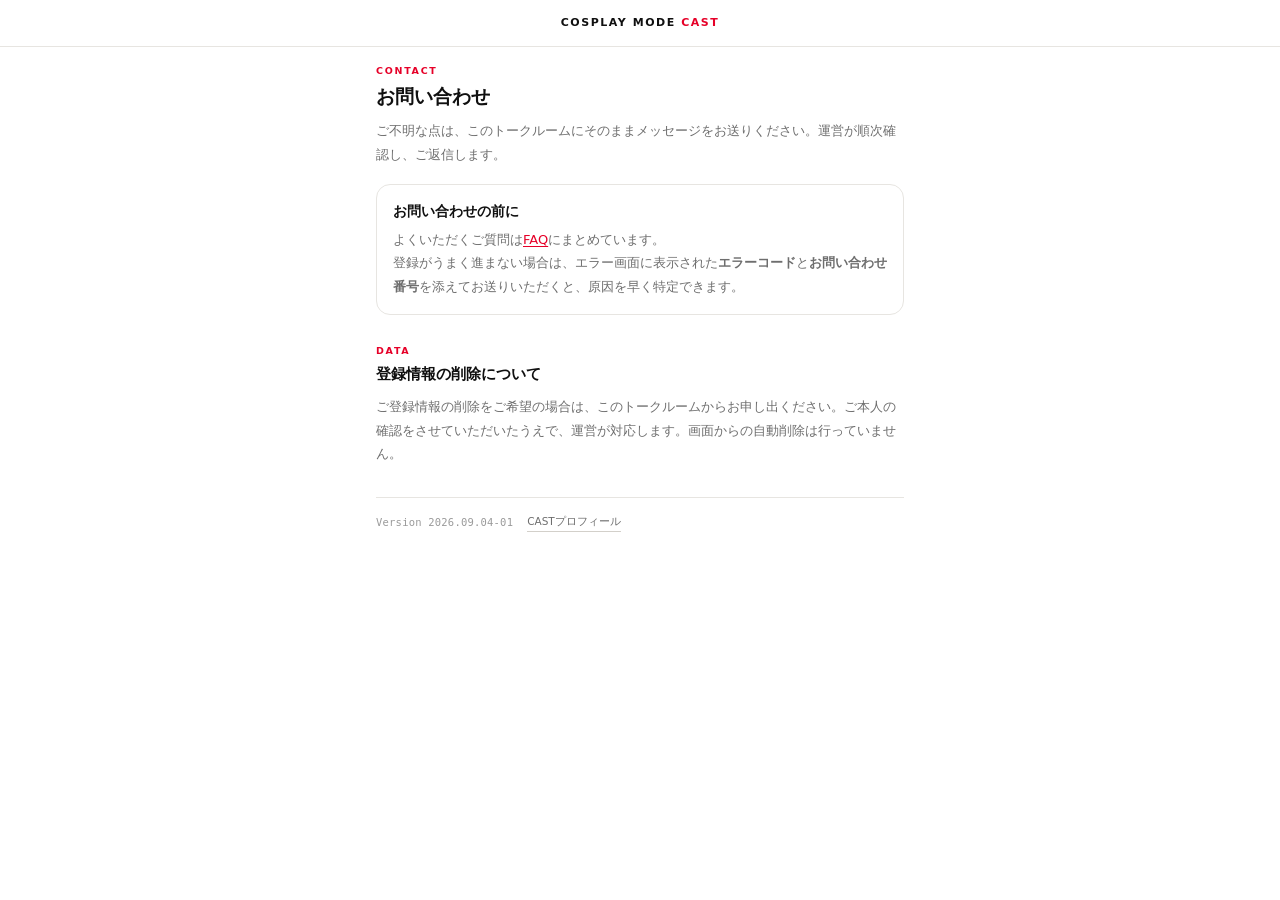
==== contact/index.html @ 508ddaa4 "feat: 募集LPとWeverseに寄せた配色・構成へ全面的に切り替える 参考: cast.cosplaymode.net（ブランドの芯）と weverse.io（画面の作り）。  - ブランド赤を" ====
<!doctype html>
<html lang="ja">
<head>
<meta charset="utf-8">
<meta name="viewport" content="width=device-width, initial-scale=1, viewport-fit=cover">
<meta name="robots" content="noindex, nofollow">
<meta name="theme-color" content="#ffffff" media="(prefers-color-scheme: light)">
<meta name="theme-color" content="#0e0e10" media="(prefers-color-scheme: dark)">
<title>お問い合わせ｜COSPLAY MODE CAST</title>
<link rel="stylesheet" href="../assets/app.css">
</head>
<body>
<header class="topbar"><div class="topbar-inner">
<a class="wordmark" href="../">COSPLAY MODE <em>CAST</em></a>
</div></header>
<div class="wrap">
<main>
<div class="sec sec-lead"><p class="sec-en">CONTACT</p><h2>お問い合わせ</h2></div>
<p class="lead">ご不明な点は、このトークルームにそのままメッセージをお送りください。運営が順次確認し、ご返信します。</p>
<div class="panel">
<h3>お問い合わせの前に</h3>
<p>よくいただくご質問は<a href="../faq/">FAQ</a>にまとめています。<br>
登録がうまく進まない場合は、エラー画面に表示された<strong>エラーコード</strong>と<strong>お問い合わせ番号</strong>を添えてお送りいただくと、原因を早く特定できます。</p>
</div>
<div class="sec"><p class="sec-en">DATA</p><h2>登録情報の削除について</h2></div>
<p class="lead">ご登録情報の削除をご希望の場合は、このトークルームからお申し出ください。ご本人の確認をさせていただいたうえで、運営が対応します。画面からの自動削除は行っていません。</p>
</main>
<footer class="foot">
<span id="version"></span>
<a href="../profile/">CASTプロフィール</a>
</footer>
</div>
<script src="../assets/config.js"></script>
<script src="../assets/app.js"></script>
</body>
</html>
---- assets/app.css ----
/* COSPLAY MODE CAST — LIFF 共通スタイル

   ブランドの芯は募集LP（cast.cosplaymode.net）から
   - 赤 #e60028・黒 #101010・英字大文字の節ラベル・角ばった押しボタン
   画面としての作りは Weverse から
   - 土台は色を持たない。余白で区切る。面だけ丸める。文字の太さで階層を作る

   守ること
   - 赤は「押せるもの」と「必須」にだけ使う。飾りに使わない
   - 黒地の上で赤い文字を使わない。コントラストが 3.4:1 しかなく、
     細い字だと境界が滲んで読みづらい。黒地で赤を出すときは面（座布団）にする
   - 入力欄の文字は 16px を下回らせない。iOS が勝手にズームする

   目次
     1. トークン        8. ボタン
     2. 土台            9. 箱
     3. ブランド表示   10. 明細
     4. 節の見出し     11. 質問と答え
     5. 一覧           12. 空・読み込み中
     6. 進捗           13. フッター
     7. 入力           14. 出現
*/

:root {
  /* 紙 */
  --paper: #ffffff;
  --paper-2: #f5f4f1;   /* LP の地色。答えの面・押下 */
  --paper-3: #efedea;

  /* 墨 */
  --ink: #101010;
  --ink-sub: #6e6e6e;
  --ink-mute: #9a9a9a;

  /* 罫 */
  --line: #e7e5e1;
  --line-strong: #d3d0ca;

  /* ブランド */
  --red: #e60028;
  --red-ink: #ffffff;
  --red-soft: #fdecef;
  --red-line: #f7ccd4;

  /* 状態 */
  --ok: #0d7a4f;
  --ok-soft: #ebf5f0;
  --ok-line: #c3e2d3;
  --err: #c8102e;
  --err-soft: #fdecee;
  --err-line: #f7ccd2;

  /* かたち。押せるものは角ばらせ、面だけ丸める */
  --r-box: 14px;
  --r-hit: 3px;

  --font: "Hiragino Sans", "Hiragino Kaku Gothic ProN", "Noto Sans JP", "Yu Gothic", system-ui, sans-serif;
  --mono: ui-monospace, SFMono-Regular, Menlo, monospace;
}

@media (prefers-color-scheme: dark) {
  :root {
    --paper: #0e0e10;
    --paper-2: #1a1a1d;
    --paper-3: #232327;

    --ink: #f2f2f3;
    --ink-sub: #a8a8ad;
    --ink-mute: #7c7c83;

    --line: #2a2a2e;
    --line-strong: #3d3d43;

    --red: #ff3d5e;
    --red-ink: #1a0206;
    --red-soft: #2b0d13;
    --red-line: #45151f;

    --ok: #4fc48c;
    --ok-soft: #0f2318;
    --ok-line: #204534;
    --err: #ff7a6d;
    --err-soft: #2b1310;
    --err-line: #4d211c;
  }
}

* { box-sizing: border-box; }

html, body {
  margin: 0;
  padding: 0;
  background: var(--paper);
  color: var(--ink);
  font-family: var(--font);
  font-size: 16px;      /* iOS のフォーカス時ズームを防ぐため 16px を下回らせない */
  line-height: 1.75;
  -webkit-text-size-adjust: 100%;
  -webkit-font-smoothing: antialiased;
}

.wrap {
  max-width: 560px;
  margin: 0 auto;
  padding: 16px 16px calc(56px + env(safe-area-inset-bottom));
}

a { color: var(--red); text-underline-offset: 2px; }

.chev {
  flex: none;
  width: 7px;
  height: 7px;
  border-top: 1.4px solid var(--ink-mute);
  border-right: 1.4px solid var(--ink-mute);
  transform: rotate(45deg);
}

[hidden] { display: none !important; }

/* ---- 上部のブランド帯 ---- */

.topbar {
  position: sticky;
  top: 0;
  z-index: 10;
  padding: calc(env(safe-area-inset-top) + 3px) 16px 3px;
  background: var(--paper);
  background: color-mix(in srgb, var(--paper) 88%, transparent);
  backdrop-filter: blur(12px);
  -webkit-backdrop-filter: blur(12px);
  border-bottom: 1px solid var(--line);
}
.topbar-inner {
  max-width: 560px;
  margin: 0 auto;
  min-height: 40px;
  display: flex;
  align-items: center;
  justify-content: center;
}
.wordmark {
  font-size: 11px;
  font-weight: 800;
  letter-spacing: 0.14em;
  color: var(--ink);
  text-decoration: none;
  white-space: nowrap;
}
.wordmark em { font-style: normal; color: var(--red); }

/* ---- 入口の黒カード（LPの黒帯 × Weverseの大きな面） ---- */

/* 入口の黒カード。ここは明暗どちらでも黒のままなので、
   トークンではなく実際の色を直接書く。
   赤は文字に使わず、CAST の座布団としてだけ出す（黒地に赤文字は滲む）。 */
.hero {
  background: #101010;
  /* 暗い配色のときページ地と同化するので、常に薄い縁を持たせる。
     明るい配色では黒に沈んで見えない */
  border: 1px solid #232326;
  border-radius: var(--r-box);
  padding: 24px 20px 22px;
  margin: 0 0 26px;
}
.hero-en {
  font-size: 9.5px;
  font-weight: 800;
  letter-spacing: 0.2em;
  color: #8d8884;
  margin: 0 0 12px;
}
.hero h1 {
  font-size: 25px;
  font-weight: 900;
  line-height: 1.2;
  letter-spacing: 0.02em;
  color: #ffffff;
  margin: 0 0 14px;
}
.hero h1 .l1 { display: block; }
.hero h1 .tag {
  display: inline-block;
  margin-top: 7px;
  padding: 1px 11px 3px;
  border-radius: 2px;
  background: #e60028;   /* 白抜きの座布団。白 on この赤で 4.6:1 */
  color: #ffffff;
}
.hero-sub {
  font-size: 12px;
  line-height: 1.7;
  color: #a9a5a1;
  margin: 0;
}

/* ---- 節の見出し（英字ラベル＋日本語） ---- */

.sec { margin: 28px 0 10px; }
.sec:first-child { margin-top: 0; }
.sec-en {
  font-size: 9.5px;
  font-weight: 800;
  letter-spacing: 0.18em;
  color: var(--red);
  margin: 0 0 3px;
}
.sec h2 {
  font-size: 15px;
  font-weight: 800;
  line-height: 1.5;
  margin: 0;
}
/* ページの題。節ラベルと同じ作りのまま、大きさだけ上げる */
.sec-lead { margin-top: 0; }
.sec-lead h2 { font-size: 19px; line-height: 1.4; }

h1 { font-size: 20px; font-weight: 800; line-height: 1.4; margin: 0 0 8px; }
h2 { font-size: 15px; font-weight: 800; line-height: 1.5; margin: 28px 0 10px; }
h3 { font-size: 14px; font-weight: 800; line-height: 1.5; margin: 0 0 6px; }

.lead {
  color: var(--ink-sub);
  font-size: 13px;
  line-height: 1.8;
  margin: 0 0 18px;
}

/* ---- 一覧 ---- */

.menu {
  list-style: none;
  margin: 0;
  padding: 0;
  background: var(--paper);
  border: 1px solid var(--line);
  border-radius: var(--r-box);
  overflow: hidden;
}
.menu li + li { border-top: 1px solid var(--line); }
.menu a {
  display: flex;
  align-items: center;
  gap: 12px;
  min-height: 46px;
  padding: 8px 14px;
  color: var(--ink);
  text-decoration: none;
}
.menu a:active { background: var(--paper-2); }
.menu .ico { flex: none; width: 20px; height: 20px; color: var(--ink-mute); }
.menu .m-title { flex: 1; font-size: 14px; font-weight: 700; line-height: 1.45; }
.menu .m-desc {
  display: block;
  font-size: 11px;
  font-weight: 400;
  color: var(--ink-mute);
  line-height: 1.45;
}

/* ---- 進捗 ----
   丸に数字・済みはチェック。LPの 01/02/03 より、
   「いまどこか・あと何段か」が一目で分かるのでこちらを採る。 */

.steps {
  display: flex;
  margin: 0 0 26px;
  list-style: none;
  padding: 0;
}
.steps li {
  position: relative;
  flex: 1;
  text-align: center;
  font-size: 11px;
  line-height: 1.5;
  color: var(--ink-mute);
}
/* ひとつ前の段とつなぐ線（自分の中心から左隣の中心まで） */
.steps li::before {
  content: "";
  position: absolute;
  top: 13px;
  left: -50%;
  width: 100%;
  height: 1.5px;
  background: var(--line-strong);
}
.steps li:first-child::before { display: none; }

.steps .no {
  position: relative;
  z-index: 1;
  display: block;
  width: 28px;
  height: 28px;
  margin: 0 auto 6px;
  border-radius: 999px;
  background: var(--paper);
  border: 1.5px solid var(--line-strong);
  color: var(--ink-mute);
  font-size: 12px;
  font-weight: 700;
  line-height: 25px;
}
.steps .t { display: block; }

.steps li.on { color: var(--red); font-weight: 700; }
.steps li.on .no {
  background: var(--red);
  border-color: var(--red);
  color: var(--red-ink);
}
.steps li.done { color: var(--ok); }
.steps li.done .no {
  background: var(--ok);
  border-color: var(--ok);
  font-size: 0;
}
.steps li.done .no::after {
  content: "";
  position: absolute;
  left: 9px;
  top: 6px;
  width: 6px;
  height: 11px;
  border-right: 1.8px solid #fff;
  border-bottom: 1.8px solid #fff;
  transform: rotate(40deg);
}
/* ここまで進んだ段の線は済みの色にする */
.steps li.done::before,
.steps li.on::before { background: var(--ok); }

/* ---- 入力 ---- */

.field { margin: 0 0 18px; }
.field > label,
.field > .label { display: block; font-size: 12.5px; font-weight: 700; margin-bottom: 6px; }

.req, .opt {
  display: inline-block;
  font-size: 9.5px;
  font-weight: 800;
  letter-spacing: 0.06em;
  border-radius: 2px;
  padding: 0 5px;
  margin-left: 6px;
  line-height: 16px;
  vertical-align: 2px;
}
.req { color: var(--red-ink); background: var(--red); }
.opt { color: var(--ink-mute); background: var(--paper-2); font-weight: 400; }

.hint { font-size: 11.5px; line-height: 1.7; color: var(--ink-mute); margin: 5px 0 0; }

input[type="text"], input[type="email"], input[type="date"], input[type="number"],
select, textarea {
  width: 100%;
  font: inherit;
  font-size: 16px;
  line-height: 1.5;
  color: var(--ink);
  background: var(--paper);
  border: 1px solid var(--line-strong);
  border-radius: var(--r-hit);
  padding: 12px 13px;
  appearance: none;
  transition: border-color 0.15s ease, box-shadow 0.15s ease;
}
textarea { min-height: 100px; resize: vertical; }
select {
  padding-right: 38px;
  background-image:
    linear-gradient(45deg, transparent 50%, var(--ink-sub) 50%),
    linear-gradient(135deg, var(--ink-sub) 50%, transparent 50%);
  background-position: right 18px center, right 13px center;
  background-size: 5px 5px, 5px 5px;
  background-repeat: no-repeat;
}
input:focus, select:focus, textarea:focus {
  border-color: var(--red);
  box-shadow: 0 0 0 3px var(--red-soft);
  outline: none;
}
input:focus-visible, select:focus-visible, textarea:focus-visible,
button:focus-visible, a:focus-visible, summary:focus-visible {
  outline: 2px solid var(--red);
  outline-offset: 2px;
}

.suffix { display: flex; align-items: center; gap: 8px; }
.suffix input { flex: 1; }
.suffix span { font-size: 13px; color: var(--ink-sub); flex: none; }

.choices { display: flex; flex-wrap: wrap; gap: 7px; }
.choices label {
  display: inline-flex;
  align-items: center;
  gap: 7px;
  font-size: 13px;
  border: 1px solid var(--line-strong);
  border-radius: var(--r-hit);
  padding: 8px 13px;
  cursor: pointer;
  background: var(--paper);
}
.choices input { accent-color: var(--red); margin: 0; }
.choices label:has(input:checked) {
  border-color: var(--red);
  background: var(--red-soft);
  color: var(--red);
  font-weight: 700;
}

.check {
  display: flex;
  gap: 11px;
  align-items: flex-start;
  font-size: 13px;
  line-height: 1.7;
  background: var(--paper-2);
  border: 1px solid var(--line);
  border-radius: var(--r-hit);
  padding: 13px 14px;
  cursor: pointer;
}
.check input { margin: 5px 0 0; accent-color: var(--red); flex: none; }

.field.bad input, .field.bad select, .field.bad textarea { border-color: var(--err); }
.err-msg { display: none; font-size: 12.5px; line-height: 1.7; color: var(--err); margin: 6px 0 0; }
.field.bad .err-msg { display: block; }

/* ---- ボタン（LP：角ばり＋英字の副題） ---- */

.actions { display: flex; gap: 8px; margin-top: 22px; }
.actions .btn { flex: 1; }

.btn {
  display: inline-flex;
  flex-direction: column;
  align-items: center;
  justify-content: center;
  gap: 2px;
  font: inherit;
  font-size: 14px;
  font-weight: 800;
  letter-spacing: 0.02em;
  min-height: 48px;
  padding: 10px 18px;
  border-radius: var(--r-hit);
  border: 1px solid transparent;
  cursor: pointer;
  text-decoration: none;
  text-align: center;
  transition: opacity 0.12s ease;
}
.btn-sub {
  font-size: 9.5px;
  font-weight: 600;
  letter-spacing: 0.1em;
  opacity: 0.72;
}
.btn-primary { background: var(--red); color: var(--red-ink); }
.btn-secondary { background: var(--paper); color: var(--ink); border-color: var(--line-strong); }
.btn:active { opacity: 0.78; }
.btn:disabled { opacity: 0.45; cursor: default; }

/* ---- 箱 ---- */

.panel {
  background: var(--paper);
  border: 1px solid var(--line);
  border-radius: var(--r-box);
  padding: 16px;
  margin: 0 0 12px;
}
.panel p { margin: 0; font-size: 13px; line-height: 1.8; color: var(--ink-sub); }
.panel .summary { margin: 12px 0 0; }
.panel .actions { margin-top: 16px; }

.notice {
  background: var(--paper-2);
  border-left: 3px solid var(--red);
  border-radius: 0 var(--r-hit) var(--r-hit) 0;
  padding: 12px 14px;
  font-size: 12.5px;
  line-height: 1.8;
  margin: 0 0 14px;
}
.notice.done { border-left-color: var(--ok); background: var(--ok-soft); }

.error-box {
  background: var(--err-soft);
  border-left: 3px solid var(--err);
  border-radius: 0 var(--r-hit) var(--r-hit) 0;
  padding: 13px 14px;
  margin: 0 0 14px;
  font-size: 13px;
  line-height: 1.8;
}
.error-box p { margin: 0 0 8px; }
.error-box .meta { font-family: var(--mono); font-size: 11.5px; color: var(--ink-sub); margin: 0; }

/* ---- 明細 ---- */

.summary { border-top: 1px solid var(--line); margin: 0 0 8px; }
.summary dl { display: grid; grid-template-columns: 8em 1fr; margin: 0; }
.summary dt, .summary dd {
  border-bottom: 1px solid var(--line);
  padding: 11px 0;
  margin: 0;
  font-size: 13px;
  line-height: 1.75;
}
.summary dt { color: var(--ink-mute); font-size: 11.5px; letter-spacing: 0.02em; padding-right: 12px; }
.summary dd { word-break: break-word; font-weight: 500; }
.summary dd:empty::before { content: "未入力"; color: var(--ink-mute); font-weight: 400; }

/* ---- 質問と答え ---- */

.accordion {
  background: var(--paper);
  border: 1px solid var(--line);
  border-radius: var(--r-box);
  overflow: hidden;
  margin: 0 0 12px;
}
.accordion details + details { border-top: 1px solid var(--line); }
.accordion summary {
  display: flex;
  align-items: center;
  gap: 14px;
  padding: 13px 15px;
  font-size: 13.5px;
  font-weight: 700;
  line-height: 1.55;
  cursor: pointer;
  list-style: none;
}
.accordion summary::-webkit-details-marker { display: none; }
.accordion summary:active { background: var(--paper-2); }
.accordion summary .chev {
  margin-left: auto;
  transform: rotate(135deg);
  transition: transform 0.18s ease;
  position: relative;
  top: -2px;
}
.accordion details[open] summary .chev { transform: rotate(-45deg); top: 2px; }
.accordion .acc-body {
  background: var(--paper-2);
  border-top: 1px solid var(--line);
  padding: 13px 15px;
  font-size: 13px;
  line-height: 1.85;
  color: var(--ink-sub);
}
.accordion .acc-body p { margin: 0; }

/* ---- 空・読み込み中 ---- */

.empty {
  text-align: center;
  margin: 0 0 12px;
  padding: 40px 20px;
  color: var(--ink-sub);
  background: var(--paper);
  border: 1px solid var(--line);
  border-radius: var(--r-box);
}
.empty strong { display: block; font-size: 15px; font-weight: 800; color: var(--ink); margin-bottom: 8px; }
.empty p { margin: 0 0 18px; font-size: 13px; line-height: 1.8; }
.empty .btn { width: 100%; }

.loading { padding: 36px 0 60px; color: var(--ink-mute); font-size: 12.5px; text-align: center; }
.skeleton {
  height: 13px;
  border-radius: 2px;
  margin: 0 auto 11px;
  background: linear-gradient(90deg, var(--paper-2) 25%, var(--paper-3) 50%, var(--paper-2) 75%);
  background-size: 300% 100%;
  animation: shimmer 1.4s linear infinite;
}
@keyframes shimmer { from { background-position: 150% 0; } to { background-position: -150% 0; } }

/* ---- フッター ---- */

.foot {
  margin-top: 32px;
  padding-top: 14px;
  border-top: 1px solid var(--line);
  font-size: 10.5px;
  color: var(--ink-mute);
  display: flex;
  flex-wrap: wrap;
  align-items: center;
  gap: 6px 14px;
}
.foot #version { font-family: var(--mono); letter-spacing: 0.02em; }
.foot a { color: var(--ink-sub); text-decoration: none; border-bottom: 1px solid var(--line-strong); }

main, .topbar { animation: rise 0.3s cubic-bezier(0.22, 0.8, 0.3, 1) both; }
@keyframes rise { from { opacity: 0; transform: translateY(5px); } to { opacity: 1; transform: none; } }

@media (prefers-reduced-motion: reduce) { * { animation: none !important; transition: none !important; } }
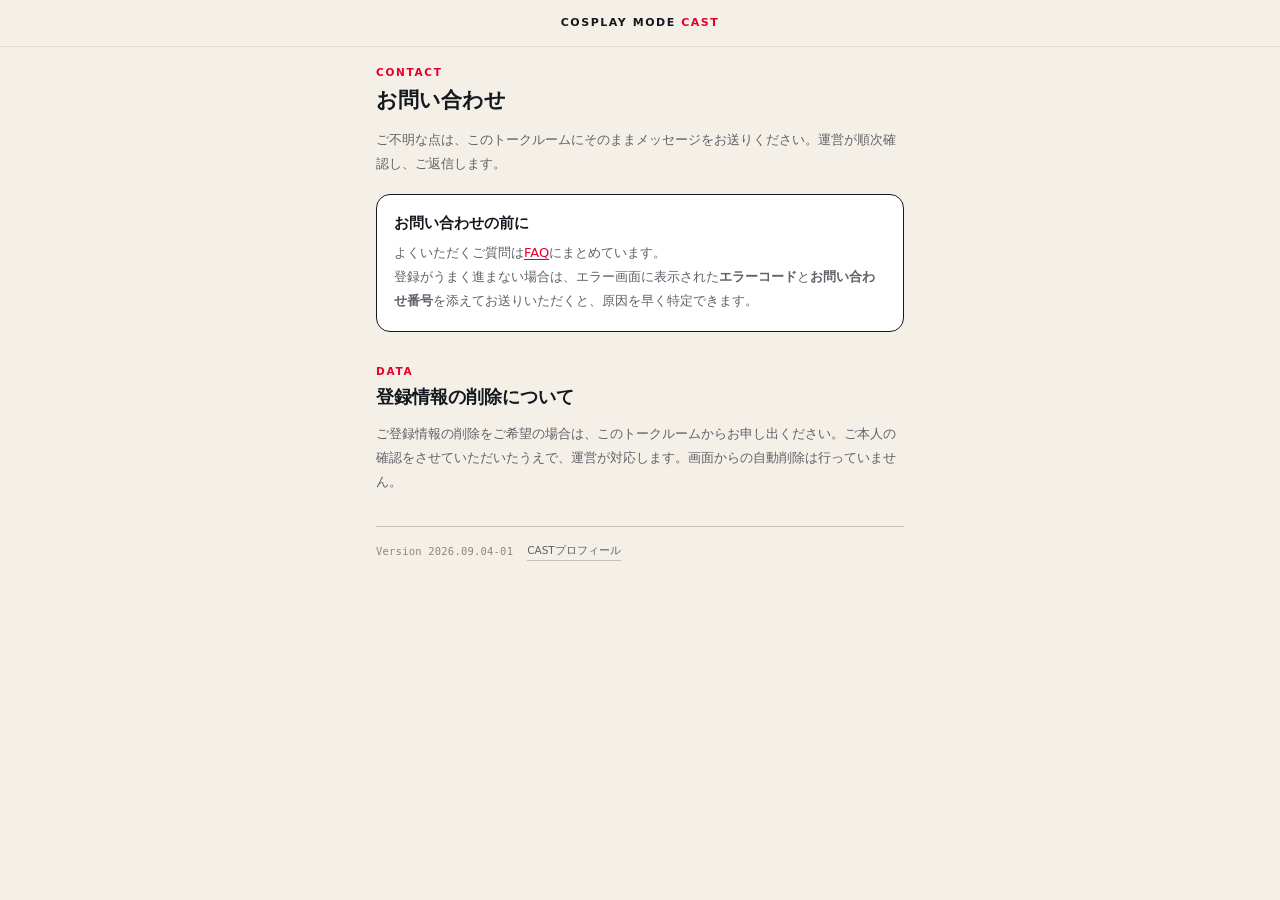
==== commit 6521a44c: "style: 生成りの地・濃紺の面・赤は小さくの構成に組み直す 赤い主ボタンと黒ベタが強すぎたため、色の役割を割り当て直した。  - 地色を生成り #f4f0e7 に。カードは白のまま、黒 1.5px" ====
--- a/contact/index.html
+++ b/contact/index.html
@@ -4,8 +4,8 @@
 <meta charset="utf-8">
 <meta name="viewport" content="width=device-width, initial-scale=1, viewport-fit=cover">
 <meta name="robots" content="noindex, nofollow">
-<meta name="theme-color" content="#ffffff" media="(prefers-color-scheme: light)">
-<meta name="theme-color" content="#0e0e10" media="(prefers-color-scheme: dark)">
+<meta name="theme-color" content="#f4f0e7" media="(prefers-color-scheme: light)">
+<meta name="theme-color" content="#12151b" media="(prefers-color-scheme: dark)">
 <title>お問い合わせ｜COSPLAY MODE CAST</title>
 <link rel="stylesheet" href="../assets/app.css">
 </head>
--- a/assets/app.css
+++ b/assets/app.css
@@ -1,58 +1,58 @@
 /* COSPLAY MODE CAST — LIFF 共通スタイル
 
-   ブランドの芯は募集LP（cast.cosplaymode.net）から
-   - 赤 #e60028・黒 #101010・英字大文字の節ラベル・角ばった押しボタン
-   画面としての作りは Weverse から
-   - 土台は色を持たない。余白で区切る。面だけ丸める。文字の太さで階層を作る
-
-   守ること
-   - 赤は「押せるもの」と「必須」にだけ使う。飾りに使わない
-   - 黒地の上で赤い文字を使わない。コントラストが 3.4:1 しかなく、
-     細い字だと境界が滲んで読みづらい。黒地で赤を出すときは面（座布団）にする
+   組み立ての考えかた
+   - 地は生成り、面は白、押せるものは濃紺。赤は「小さく・少なく」
+   - 赤を押しボタンに使わない。節ラベルと CAST の囲み、必須バッジだけに残す
+     （赤い面が大きいと目が痛くなる。前の版の反省）
+   - 濃紺の上で赤い文字を使わない。コントラストが足りず境界が滲む
+   - カードは黒の縁で締める。影とグラデーションでは区切らない
    - 入力欄の文字は 16px を下回らせない。iOS が勝手にズームする
 
    目次
      1. トークン        8. ボタン
      2. 土台            9. 箱
-     3. ブランド表示   10. 明細
+     3. 入口の名乗り   10. 明細
      4. 節の見出し     11. 質問と答え
      5. 一覧           12. 空・読み込み中
      6. 進捗           13. フッター
      7. 入力           14. 出現
 */
 
+/* ===== 1. トークン ===== */
+
 :root {
   /* 紙 */
-  --paper: #ffffff;
-  --paper-2: #f5f4f1;   /* LP の地色。答えの面・押下 */
-  --paper-3: #efedea;
+  --paper: #f4f0e7;      /* ページ地。生成り */
+  --surface: #ffffff;    /* カード */
+  --surface-2: #f0ebe1;  /* 答えの面・押下 */
+  --field-bg: #ffffff;
 
   /* 墨 */
-  --ink: #101010;
-  --ink-sub: #6e6e6e;
-  --ink-mute: #9a9a9a;
+  --ink: #14181f;        /* 文字・カードの縁・押しボタン */
+  --ink-sub: #5f6068;
+  --ink-mute: #8b887f;
 
   /* 罫 */
-  --line: #e7e5e1;
-  --line-strong: #d3d0ca;
-
-  /* ブランド */
+  --edge: #14181f;       /* カードの外枠。太くはっきり締める */
+  --rule: #e2ddd1;       /* カードの中の仕切り */
+  --rule-strong: #c9c2b2;
+
+  /* ブランド。小さく使う */
   --red: #e60028;
-  --red-ink: #ffffff;
-  --red-soft: #fdecef;
-  --red-line: #f7ccd4;
+  --red-soft: #fbe9ec;
 
   /* 状態 */
-  --ok: #0d7a4f;
-  --ok-soft: #ebf5f0;
-  --ok-line: #c3e2d3;
-  --err: #c8102e;
-  --err-soft: #fdecee;
-  --err-line: #f7ccd2;
-
-  /* かたち。押せるものは角ばらせ、面だけ丸める */
-  --r-box: 14px;
-  --r-hit: 3px;
+  --ok: #0d6b48;
+  --ok-soft: #e9f2ed;
+  --err: #c0122c;
+  --err-soft: #fbeaec;
+
+  /* かたち */
+  --r-box: 14px;   /* カード・一覧 */
+  --r-hit: 9px;    /* ボタン */
+  --r-in: 7px;     /* 入力欄・選択肢 */
+
+  --bw: 1.5px;     /* カードの外枠の太さ */
 
   --font: "Hiragino Sans", "Hiragino Kaku Gothic ProN", "Noto Sans JP", "Yu Gothic", system-ui, sans-serif;
   --mono: ui-monospace, SFMono-Regular, Menlo, monospace;
@@ -60,30 +60,30 @@
 
 @media (prefers-color-scheme: dark) {
   :root {
-    --paper: #0e0e10;
-    --paper-2: #1a1a1d;
-    --paper-3: #232327;
-
-    --ink: #f2f2f3;
-    --ink-sub: #a8a8ad;
-    --ink-mute: #7c7c83;
-
-    --line: #2a2a2e;
-    --line-strong: #3d3d43;
+    --paper: #12151b;
+    --surface: #1a1e26;
+    --surface-2: #222731;
+    --field-bg: #1f242d;
+
+    --ink: #f1eee8;
+    --ink-sub: #a9a79f;
+    --ink-mute: #85837c;
+
+    --edge: #3a4150;
+    --rule: #2b313b;
+    --rule-strong: #434a57;
 
     --red: #ff3d5e;
-    --red-ink: #1a0206;
-    --red-soft: #2b0d13;
-    --red-line: #45151f;
+    --red-soft: #2c1017;
 
     --ok: #4fc48c;
     --ok-soft: #0f2318;
-    --ok-line: #204534;
     --err: #ff7a6d;
     --err-soft: #2b1310;
-    --err-line: #4d211c;
   }
 }
+
+/* ===== 2. 土台 ===== */
 
 * { box-sizing: border-box; }
 
@@ -107,19 +107,20 @@
 
 a { color: var(--red); text-underline-offset: 2px; }
 
+/* 山括弧。一覧・アコーディオン・ボタンで使い回す */
 .chev {
   flex: none;
-  width: 7px;
-  height: 7px;
-  border-top: 1.4px solid var(--ink-mute);
-  border-right: 1.4px solid var(--ink-mute);
+  width: 8px;
+  height: 8px;
+  border-top: 1.6px solid currentColor;
+  border-right: 1.6px solid currentColor;
   transform: rotate(45deg);
+  color: var(--ink-mute);
 }
 
 [hidden] { display: none !important; }
 
-/* ---- 上部のブランド帯 ---- */
-
+/* 上部のブランド帯（入口以外） */
 .topbar {
   position: sticky;
   top: 0;
@@ -129,7 +130,7 @@
   background: color-mix(in srgb, var(--paper) 88%, transparent);
   backdrop-filter: blur(12px);
   -webkit-backdrop-filter: blur(12px);
-  border-bottom: 1px solid var(--line);
+  border-bottom: 1px solid var(--rule);
 }
 .topbar-inner {
   max-width: 560px;
@@ -149,119 +150,142 @@
 }
 .wordmark em { font-style: normal; color: var(--red); }
 
-/* ---- 入口の黒カード（LPの黒帯 × Weverseの大きな面） ---- */
-
-/* 入口の黒カード。ここは明暗どちらでも黒のままなので、
-   トークンではなく実際の色を直接書く。
-   赤は文字に使わず、CAST の座布団としてだけ出す（黒地に赤文字は滲む）。 */
+/* ===== 3. 入口の名乗り ===== */
+
+/* 濃紺の面。明暗どちらでも濃紺のままなので、ここだけ実際の色を直接書く。
+   点の格子とうっすらした赤い光で、のっぺりさせない。 */
 .hero {
-  background: #101010;
-  /* 暗い配色のときページ地と同化するので、常に薄い縁を持たせる。
-     明るい配色では黒に沈んで見えない */
-  border: 1px solid #232326;
+  position: relative;
+  overflow: hidden;
   border-radius: var(--r-box);
-  padding: 24px 20px 22px;
-  margin: 0 0 26px;
-}
+  padding: 26px 20px 24px;
+  margin: 0 0 30px;
+  background:
+    radial-gradient(circle at 82% 22%, rgba(230, 0, 40, 0.22), transparent 58%),
+    radial-gradient(circle, rgba(255, 255, 255, 0.085) 1px, transparent 1.3px) 0 0 / 22px 22px,
+    linear-gradient(158deg, #17212f 0%, #101825 62%, #0d131d 100%);
+}
+
 .hero-en {
-  font-size: 9.5px;
-  font-weight: 800;
-  letter-spacing: 0.2em;
-  color: #8d8884;
+  font-size: 10px;
+  font-weight: 700;
+  letter-spacing: 0.22em;
+  color: #cfd3da;
   margin: 0 0 12px;
 }
+
 .hero h1 {
-  font-size: 25px;
+  margin: 0 0 16px;
+  font-size: 26px;
   font-weight: 900;
-  line-height: 1.2;
-  letter-spacing: 0.02em;
+  line-height: 1.16;
+  letter-spacing: 0.01em;
   color: #ffffff;
-  margin: 0 0 14px;
 }
 .hero h1 .l1 { display: block; }
+/* CAST は赤の囲みに白文字。赤を線にとどめ、文字は白のまま読ませる */
 .hero h1 .tag {
   display: inline-block;
-  margin-top: 7px;
-  padding: 1px 11px 3px;
-  border-radius: 2px;
-  background: #e60028;   /* 白抜きの座布団。白 on この赤で 4.6:1 */
+  margin-top: 10px;
+  padding: 3px 15px 5px;
+  font-size: 23px;
+  letter-spacing: 0.06em;
+  border: 1.5px solid #e60028;
+  border-radius: 7px;
   color: #ffffff;
 }
+
 .hero-sub {
-  font-size: 12px;
+  font-size: 12.5px;
   line-height: 1.7;
-  color: #a9a5a1;
+  color: #b9bec6;
   margin: 0;
 }
 
-/* ---- 節の見出し（英字ラベル＋日本語） ---- */
-
-.sec { margin: 28px 0 10px; }
-.sec:first-child { margin-top: 0; }
+/* ===== 4. 節の見出し ===== */
+
+.sec { margin: 30px 0 12px; }
 .sec-en {
-  font-size: 9.5px;
+  font-size: 10.5px;
   font-weight: 800;
-  letter-spacing: 0.18em;
+  letter-spacing: 0.16em;
   color: var(--red);
-  margin: 0 0 3px;
+  margin: 0 0 4px;
 }
 .sec h2 {
-  font-size: 15px;
+  font-size: 18px;
   font-weight: 800;
-  line-height: 1.5;
+  line-height: 1.45;
   margin: 0;
 }
-/* ページの題。節ラベルと同じ作りのまま、大きさだけ上げる */
+/* ページの題。節ラベルと同じ作りのまま大きさだけ上げる */
 .sec-lead { margin-top: 0; }
-.sec-lead h2 { font-size: 19px; line-height: 1.4; }
-
-h1 { font-size: 20px; font-weight: 800; line-height: 1.4; margin: 0 0 8px; }
-h2 { font-size: 15px; font-weight: 800; line-height: 1.5; margin: 28px 0 10px; }
-h3 { font-size: 14px; font-weight: 800; line-height: 1.5; margin: 0 0 6px; }
+.sec-lead h2 { font-size: 21px; }
+
+h1 { font-size: 21px; font-weight: 800; line-height: 1.4; margin: 0 0 8px; }
+h2 { font-size: 16px; font-weight: 800; line-height: 1.5; margin: 26px 0 10px; }
+h3 { font-size: 14.5px; font-weight: 800; line-height: 1.5; margin: 0 0 6px; }
 
 .lead {
   color: var(--ink-sub);
   font-size: 13px;
-  line-height: 1.8;
+  line-height: 1.85;
   margin: 0 0 18px;
 }
 
-/* ---- 一覧 ---- */
+/* 状態の札 */
+.pill {
+  display: inline-block;
+  flex: none;
+  font-size: 11px;
+  font-weight: 700;
+  line-height: 1.9;
+  padding: 0 12px;
+  border-radius: 999px;
+  border: 1px solid var(--rule-strong);
+  color: var(--ink-sub);
+  background: var(--surface);
+  white-space: nowrap;
+}
+.pill.on { border-color: var(--ok); color: var(--ok); background: var(--ok-soft); }
+.pill.wait { border-color: var(--red); color: var(--red); background: var(--red-soft); }
+
+/* ===== 5. 一覧 ===== */
 
 .menu {
   list-style: none;
   margin: 0;
   padding: 0;
-  background: var(--paper);
-  border: 1px solid var(--line);
+  background: var(--surface);
+  border: var(--bw) solid var(--edge);
   border-radius: var(--r-box);
   overflow: hidden;
 }
-.menu li + li { border-top: 1px solid var(--line); }
+.menu li + li { border-top: 1px solid var(--rule); }
 .menu a {
   display: flex;
   align-items: center;
-  gap: 12px;
-  min-height: 46px;
-  padding: 8px 14px;
+  gap: 14px;
+  min-height: 50px;
+  padding: 9px 15px;
   color: var(--ink);
   text-decoration: none;
 }
-.menu a:active { background: var(--paper-2); }
-.menu .ico { flex: none; width: 20px; height: 20px; color: var(--ink-mute); }
-.menu .m-title { flex: 1; font-size: 14px; font-weight: 700; line-height: 1.45; }
+.menu a:active { background: var(--surface-2); }
+.menu .ico { flex: none; width: 22px; height: 22px; color: var(--ink); }
+.menu .m-title { flex: 1; font-size: 14.5px; font-weight: 700; line-height: 1.45; }
 .menu .m-desc {
   display: block;
-  font-size: 11px;
+  font-size: 11.5px;
   font-weight: 400;
   color: var(--ink-mute);
-  line-height: 1.45;
-}
-
-/* ---- 進捗 ----
-   丸に数字・済みはチェック。LPの 01/02/03 より、
-   「いまどこか・あと何段か」が一目で分かるのでこちらを採る。 */
-
+  line-height: 1.5;
+}
+.menu .chev { width: 9px; height: 9px; color: var(--ink-sub); }
+
+/* ===== 6. 進捗 ===== */
+
+/* 丸に数字・済みはチェック。いまどこか・あと何段かが一目で分かる形を採る */
 .steps {
   display: flex;
   margin: 0 0 26px;
@@ -284,7 +308,7 @@
   left: -50%;
   width: 100%;
   height: 1.5px;
-  background: var(--line-strong);
+  background: var(--rule-strong);
 }
 .steps li:first-child::before { display: none; }
 
@@ -297,7 +321,7 @@
   margin: 0 auto 6px;
   border-radius: 999px;
   background: var(--paper);
-  border: 1.5px solid var(--line-strong);
+  border: 1.5px solid var(--rule-strong);
   color: var(--ink-mute);
   font-size: 12px;
   font-weight: 700;
@@ -305,18 +329,14 @@
 }
 .steps .t { display: block; }
 
-.steps li.on { color: var(--red); font-weight: 700; }
+.steps li.on { color: var(--ink); font-weight: 700; }
 .steps li.on .no {
-  background: var(--red);
-  border-color: var(--red);
-  color: var(--red-ink);
+  background: var(--ink);
+  border-color: var(--ink);
+  color: var(--surface);
 }
 .steps li.done { color: var(--ok); }
-.steps li.done .no {
-  background: var(--ok);
-  border-color: var(--ok);
-  font-size: 0;
-}
+.steps li.done .no { background: var(--ok); border-color: var(--ok); font-size: 0; }
 .steps li.done .no::after {
   content: "";
   position: absolute;
@@ -328,29 +348,28 @@
   border-bottom: 1.8px solid #fff;
   transform: rotate(40deg);
 }
-/* ここまで進んだ段の線は済みの色にする */
 .steps li.done::before,
 .steps li.on::before { background: var(--ok); }
 
-/* ---- 入力 ---- */
+/* ===== 7. 入力 ===== */
 
 .field { margin: 0 0 18px; }
 .field > label,
-.field > .label { display: block; font-size: 12.5px; font-weight: 700; margin-bottom: 6px; }
+.field > .label { display: block; font-size: 13px; font-weight: 700; margin-bottom: 7px; }
 
 .req, .opt {
   display: inline-block;
-  font-size: 9.5px;
+  font-size: 10px;
   font-weight: 800;
   letter-spacing: 0.06em;
-  border-radius: 2px;
-  padding: 0 5px;
+  border-radius: 3px;
+  padding: 0 6px;
   margin-left: 6px;
-  line-height: 16px;
+  line-height: 17px;
   vertical-align: 2px;
 }
-.req { color: var(--red-ink); background: var(--red); }
-.opt { color: var(--ink-mute); background: var(--paper-2); font-weight: 400; }
+.req { color: #ffffff; background: var(--red); }
+.opt { color: var(--ink-mute); background: var(--surface-2); font-weight: 400; }
 
 .hint { font-size: 11.5px; line-height: 1.7; color: var(--ink-mute); margin: 5px 0 0; }
 
@@ -361,9 +380,9 @@
   font-size: 16px;
   line-height: 1.5;
   color: var(--ink);
-  background: var(--paper);
-  border: 1px solid var(--line-strong);
-  border-radius: var(--r-hit);
+  background: var(--field-bg);
+  border: 1px solid var(--rule-strong);
+  border-radius: var(--r-in);
   padding: 12px 13px;
   appearance: none;
   transition: border-color 0.15s ease, box-shadow 0.15s ease;
@@ -379,13 +398,13 @@
   background-repeat: no-repeat;
 }
 input:focus, select:focus, textarea:focus {
-  border-color: var(--red);
-  box-shadow: 0 0 0 3px var(--red-soft);
+  border-color: var(--ink);
+  box-shadow: 0 0 0 3px var(--surface-2);
   outline: none;
 }
 input:focus-visible, select:focus-visible, textarea:focus-visible,
 button:focus-visible, a:focus-visible, summary:focus-visible {
-  outline: 2px solid var(--red);
+  outline: 2px solid var(--ink);
   outline-offset: 2px;
 }
 
@@ -399,19 +418,21 @@
   align-items: center;
   gap: 7px;
   font-size: 13px;
-  border: 1px solid var(--line-strong);
-  border-radius: var(--r-hit);
+  border: 1px solid var(--rule-strong);
+  border-radius: var(--r-in);
   padding: 8px 13px;
   cursor: pointer;
-  background: var(--paper);
-}
-.choices input { accent-color: var(--red); margin: 0; }
+  background: var(--surface);
+}
+.choices input { accent-color: var(--ink); margin: 0; }
 .choices label:has(input:checked) {
-  border-color: var(--red);
-  background: var(--red-soft);
-  color: var(--red);
+  border-color: var(--ink);
+  background: var(--ink);
+  color: var(--surface);
   font-weight: 700;
 }
+/* 濃紺の上では四角も反転させる。同色だと枠が消える */
+.choices label:has(input:checked) input { accent-color: var(--surface); }
 
 .check {
   display: flex;
@@ -419,95 +440,115 @@
   align-items: flex-start;
   font-size: 13px;
   line-height: 1.7;
-  background: var(--paper-2);
-  border: 1px solid var(--line);
-  border-radius: var(--r-hit);
+  background: var(--surface);
+  border: 1px solid var(--rule-strong);
+  border-radius: var(--r-in);
   padding: 13px 14px;
   cursor: pointer;
 }
-.check input { margin: 5px 0 0; accent-color: var(--red); flex: none; }
+.check input { margin: 5px 0 0; accent-color: var(--ink); flex: none; }
+.check:has(input:checked) { border-color: var(--ink); }
 
 .field.bad input, .field.bad select, .field.bad textarea { border-color: var(--err); }
 .err-msg { display: none; font-size: 12.5px; line-height: 1.7; color: var(--err); margin: 6px 0 0; }
 .field.bad .err-msg { display: block; }
 
-/* ---- ボタン（LP：角ばり＋英字の副題） ---- */
-
-.actions { display: flex; gap: 8px; margin-top: 22px; }
+/* ===== 8. ボタン ===== */
+
+/* 押せるものは濃紺。赤は使わない */
+.actions { display: flex; gap: 8px; margin-top: 20px; }
 .actions .btn { flex: 1; }
 
 .btn {
+  position: relative;
   display: inline-flex;
-  flex-direction: column;
   align-items: center;
   justify-content: center;
-  gap: 2px;
   font: inherit;
-  font-size: 14px;
+  font-size: 15px;
   font-weight: 800;
-  letter-spacing: 0.02em;
-  min-height: 48px;
-  padding: 10px 18px;
+  letter-spacing: 0.01em;
+  min-height: 52px;
+  padding: 12px 34px;
   border-radius: var(--r-hit);
-  border: 1px solid transparent;
+  border: 1.5px solid transparent;
   cursor: pointer;
   text-decoration: none;
   text-align: center;
   transition: opacity 0.12s ease;
 }
-.btn-sub {
-  font-size: 9.5px;
-  font-weight: 600;
-  letter-spacing: 0.1em;
-  opacity: 0.72;
-}
-.btn-primary { background: var(--red); color: var(--red-ink); }
-.btn-secondary { background: var(--paper); color: var(--ink); border-color: var(--line-strong); }
+.btn .chev {
+  position: absolute;
+  right: 16px;
+  color: currentColor;
+  opacity: 0.75;
+}
+.btn-primary { background: var(--ink); color: var(--surface); }
+.btn-secondary { background: var(--surface); color: var(--ink); border-color: var(--ink); }
 .btn:active { opacity: 0.78; }
 .btn:disabled { opacity: 0.45; cursor: default; }
 
-/* ---- 箱 ---- */
+/* ボタンの下に置く一言。ボタンの中に詰め込まない */
+.btn-note {
+  text-align: center;
+  font-size: 11.5px;
+  line-height: 1.7;
+  color: var(--ink-mute);
+  margin: 9px 0 0;
+}
+
+/* ===== 9. 箱 ===== */
 
 .panel {
-  background: var(--paper);
-  border: 1px solid var(--line);
+  background: var(--surface);
+  border: var(--bw) solid var(--edge);
   border-radius: var(--r-box);
-  padding: 16px;
-  margin: 0 0 12px;
-}
-.panel p { margin: 0; font-size: 13px; line-height: 1.8; color: var(--ink-sub); }
-.panel .summary { margin: 12px 0 0; }
+  padding: 18px 17px;
+  margin: 0 0 14px;
+}
+.panel p { margin: 0; font-size: 13px; line-height: 1.85; color: var(--ink-sub); }
+.panel .summary { margin: 14px 0 0; }
 .panel .actions { margin-top: 16px; }
+/* 見出しと状態の札を同じ行に並べる */
+.panel-head {
+  display: flex;
+  align-items: flex-start;
+  justify-content: space-between;
+  gap: 12px;
+  margin: 0 0 8px;
+}
+.panel-head h3 { margin: 0; }
 
 .notice {
-  background: var(--paper-2);
+  background: var(--surface);
+  border: 1px solid var(--rule-strong);
   border-left: 3px solid var(--red);
-  border-radius: 0 var(--r-hit) var(--r-hit) 0;
+  border-radius: 0 var(--r-in) var(--r-in) 0;
   padding: 12px 14px;
   font-size: 12.5px;
-  line-height: 1.8;
+  line-height: 1.85;
   margin: 0 0 14px;
 }
 .notice.done { border-left-color: var(--ok); background: var(--ok-soft); }
 
 .error-box {
   background: var(--err-soft);
-  border-left: 3px solid var(--err);
-  border-radius: 0 var(--r-hit) var(--r-hit) 0;
+  border: 1px solid var(--err);
+  border-radius: var(--r-in);
   padding: 13px 14px;
   margin: 0 0 14px;
   font-size: 13px;
-  line-height: 1.8;
+  line-height: 1.85;
 }
 .error-box p { margin: 0 0 8px; }
 .error-box .meta { font-family: var(--mono); font-size: 11.5px; color: var(--ink-sub); margin: 0; }
 
-/* ---- 明細 ---- */
-
-.summary { border-top: 1px solid var(--line); margin: 0 0 8px; }
+/* ===== 10. 明細 ===== */
+
+.summary { border-top: 1px solid var(--rule); margin: 0 0 8px; }
 .summary dl { display: grid; grid-template-columns: 8em 1fr; margin: 0; }
 .summary dt, .summary dd {
-  border-bottom: 1px solid var(--line);
+  border-bottom: 1px solid var(--rule);
   padding: 11px 0;
   margin: 0;
   font-size: 13px;
@@ -517,21 +558,21 @@
 .summary dd { word-break: break-word; font-weight: 500; }
 .summary dd:empty::before { content: "未入力"; color: var(--ink-mute); font-weight: 400; }
 
-/* ---- 質問と答え ---- */
+/* ===== 11. 質問と答え ===== */
 
 .accordion {
-  background: var(--paper);
-  border: 1px solid var(--line);
+  background: var(--surface);
+  border: var(--bw) solid var(--edge);
   border-radius: var(--r-box);
   overflow: hidden;
-  margin: 0 0 12px;
-}
-.accordion details + details { border-top: 1px solid var(--line); }
+  margin: 0 0 14px;
+}
+.accordion details + details { border-top: 1px solid var(--rule); }
 .accordion summary {
   display: flex;
   align-items: center;
   gap: 14px;
-  padding: 13px 15px;
+  padding: 14px 15px;
   font-size: 13.5px;
   font-weight: 700;
   line-height: 1.55;
@@ -539,57 +580,60 @@
   list-style: none;
 }
 .accordion summary::-webkit-details-marker { display: none; }
-.accordion summary:active { background: var(--paper-2); }
+.accordion summary:active { background: var(--surface-2); }
 .accordion summary .chev {
   margin-left: auto;
+  width: 9px;
+  height: 9px;
+  color: var(--ink-sub);
   transform: rotate(135deg);
   transition: transform 0.18s ease;
   position: relative;
-  top: -2px;
+  top: -3px;
 }
 .accordion details[open] summary .chev { transform: rotate(-45deg); top: 2px; }
 .accordion .acc-body {
-  background: var(--paper-2);
-  border-top: 1px solid var(--line);
-  padding: 13px 15px;
+  background: var(--surface-2);
+  border-top: 1px solid var(--rule);
+  padding: 14px 15px;
   font-size: 13px;
-  line-height: 1.85;
+  line-height: 1.9;
   color: var(--ink-sub);
 }
 .accordion .acc-body p { margin: 0; }
 
-/* ---- 空・読み込み中 ---- */
+/* ===== 12. 空・読み込み中 ===== */
 
 .empty {
   text-align: center;
-  margin: 0 0 12px;
+  margin: 0 0 14px;
   padding: 40px 20px;
   color: var(--ink-sub);
-  background: var(--paper);
-  border: 1px solid var(--line);
+  background: var(--surface);
+  border: var(--bw) solid var(--edge);
   border-radius: var(--r-box);
 }
 .empty strong { display: block; font-size: 15px; font-weight: 800; color: var(--ink); margin-bottom: 8px; }
-.empty p { margin: 0 0 18px; font-size: 13px; line-height: 1.8; }
+.empty p { margin: 0 0 18px; font-size: 13px; line-height: 1.85; }
 .empty .btn { width: 100%; }
 
 .loading { padding: 36px 0 60px; color: var(--ink-mute); font-size: 12.5px; text-align: center; }
 .skeleton {
   height: 13px;
-  border-radius: 2px;
+  border-radius: 3px;
   margin: 0 auto 11px;
-  background: linear-gradient(90deg, var(--paper-2) 25%, var(--paper-3) 50%, var(--paper-2) 75%);
+  background: linear-gradient(90deg, var(--surface-2) 25%, var(--surface) 50%, var(--surface-2) 75%);
   background-size: 300% 100%;
   animation: shimmer 1.4s linear infinite;
 }
 @keyframes shimmer { from { background-position: 150% 0; } to { background-position: -150% 0; } }
 
-/* ---- フッター ---- */
+/* ===== 13. フッター ===== */
 
 .foot {
   margin-top: 32px;
   padding-top: 14px;
-  border-top: 1px solid var(--line);
+  border-top: 1px solid var(--rule-strong);
   font-size: 10.5px;
   color: var(--ink-mute);
   display: flex;
@@ -598,7 +642,9 @@
   gap: 6px 14px;
 }
 .foot #version { font-family: var(--mono); letter-spacing: 0.02em; }
-.foot a { color: var(--ink-sub); text-decoration: none; border-bottom: 1px solid var(--line-strong); }
+.foot a { color: var(--ink-sub); text-decoration: none; border-bottom: 1px solid var(--rule-strong); }
+
+/* ===== 14. 出現 ===== */
 
 main, .topbar { animation: rise 0.3s cubic-bezier(0.22, 0.8, 0.3, 1) both; }
 @keyframes rise { from { opacity: 0; transform: translateY(5px); } to { opacity: 1; transform: none; } }
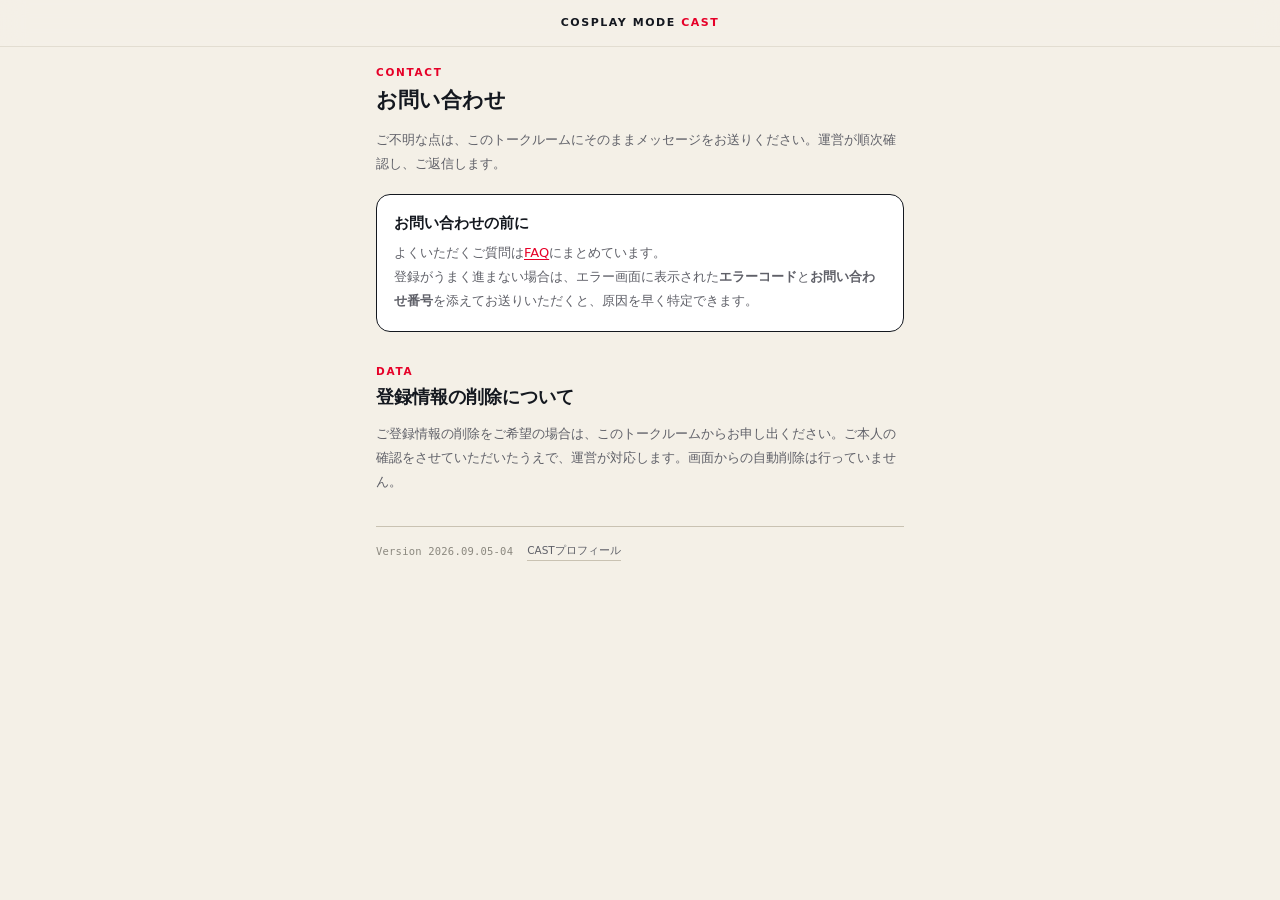
==== commit 211b6e95: "fix(cache): アセットのURLに版数を付け、古いJSを掴み続ける状態をなくす ファイル名が変わらないため、端末やLINE内ブラウザが古い app.js / profile.js をキャッシュ" ====
--- a/contact/index.html
+++ b/contact/index.html
@@ -7,7 +7,7 @@
 <meta name="theme-color" content="#f4f0e7" media="(prefers-color-scheme: light)">
 <meta name="theme-color" content="#12151b" media="(prefers-color-scheme: dark)">
 <title>お問い合わせ｜COSPLAY MODE CAST</title>
-<link rel="stylesheet" href="../assets/app.css">
+<link rel="stylesheet" href="../assets/app.css?v=2026.09.05-04">
 </head>
 <body>
 <header class="topbar"><div class="topbar-inner">
@@ -30,7 +30,8 @@
 <a href="../profile/">CASTプロフィール</a>
 </footer>
 </div>
-<script src="../assets/config.js"></script>
-<script src="../assets/app.js"></script>
+<script src="https://static.line-scdn.net/liff/edge/2/sdk.js"></script>
+<script src="../assets/config.js?v=2026.09.05-04"></script>
+<script src="../assets/app.js?v=2026.09.05-04"></script>
 </body>
 </html>
--- a/assets/app.css
+++ b/assets/app.css
@@ -469,7 +469,7 @@
   font-weight: 800;
   letter-spacing: 0.01em;
   min-height: 52px;
-  padding: 12px 34px;
+  padding: 12px 18px;
   border-radius: var(--r-hit);
   border: 1.5px solid transparent;
   cursor: pointer;
@@ -477,6 +477,9 @@
   text-align: center;
   transition: opacity 0.12s ease;
 }
+/* 山括弧のあるボタンだけ左右に余白を足す。
+   全部のボタンに足すと「登録を完了する」が2行に折れる */
+.btn:has(.chev) { padding-left: 34px; padding-right: 34px; }
 .btn .chev {
   position: absolute;
   right: 16px;
@@ -507,6 +510,8 @@
   margin: 0 0 14px;
 }
 .panel p { margin: 0; font-size: 13px; line-height: 1.85; color: var(--ink-sub); }
+/* お知らせのように段落が続く箱で、行が詰まって読めなくなるのを防ぐ */
+.panel p + p { margin-top: 11px; }
 .panel .summary { margin: 14px 0 0; }
 .panel .actions { margin-top: 16px; }
 /* 見出しと状態の札を同じ行に並べる */
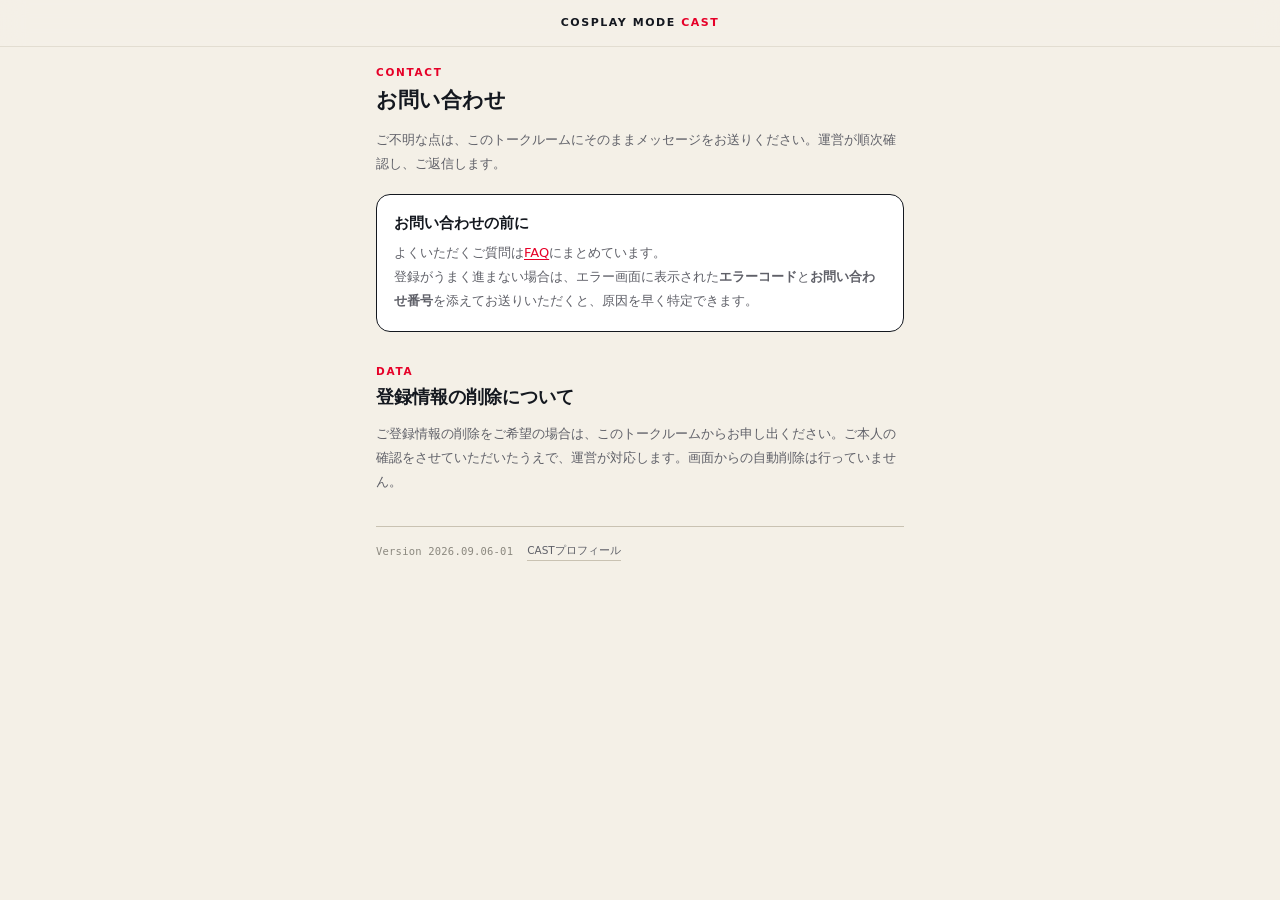
==== commit e8684a9c: "chore: 版数を 2026.09.06-01 へ Co-Authored-By: Claude Opus 5 <noreply@anthropic.com>" ====
--- a/contact/index.html
+++ b/contact/index.html
@@ -7,7 +7,7 @@
 <meta name="theme-color" content="#f4f0e7" media="(prefers-color-scheme: light)">
 <meta name="theme-color" content="#12151b" media="(prefers-color-scheme: dark)">
 <title>お問い合わせ｜COSPLAY MODE CAST</title>
-<link rel="stylesheet" href="../assets/app.css?v=2026.09.05-04">
+<link rel="stylesheet" href="../assets/app.css?v=2026.09.06-01">
 </head>
 <body>
 <header class="topbar"><div class="topbar-inner">
@@ -31,7 +31,7 @@
 </footer>
 </div>
 <script src="https://static.line-scdn.net/liff/edge/2/sdk.js"></script>
-<script src="../assets/config.js?v=2026.09.05-04"></script>
-<script src="../assets/app.js?v=2026.09.05-04"></script>
+<script src="../assets/config.js?v=2026.09.06-01"></script>
+<script src="../assets/app.js?v=2026.09.06-01"></script>
 </body>
 </html>
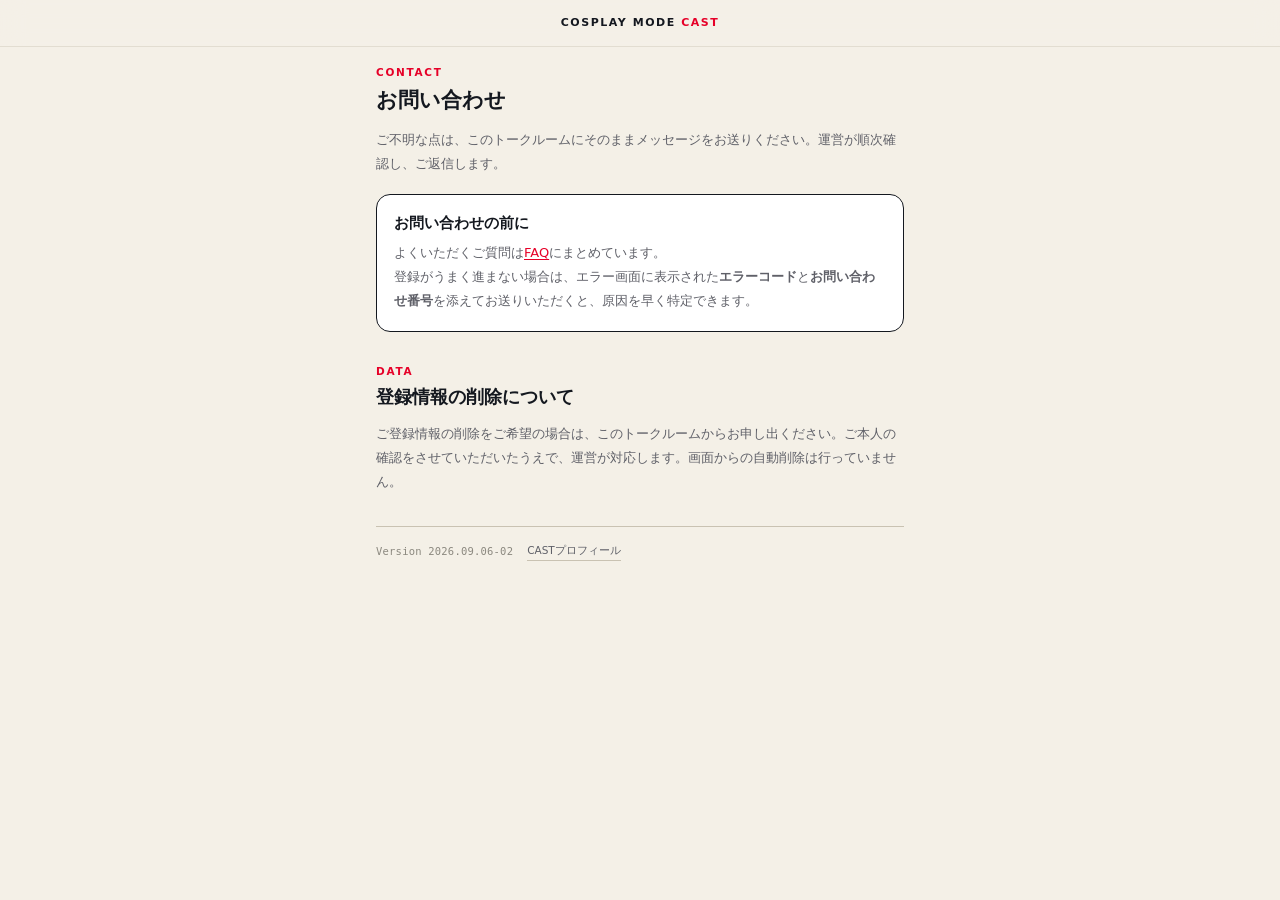
==== commit afb80ac4: "fix(entry): 応募ボタンを押しても何も起きない不具合を修正（Android） liff.openWindow({external:true}) で外部ブラウザを自動起動していたが、 Andr" ====
--- a/contact/index.html
+++ b/contact/index.html
@@ -7,7 +7,7 @@
 <meta name="theme-color" content="#f4f0e7" media="(prefers-color-scheme: light)">
 <meta name="theme-color" content="#12151b" media="(prefers-color-scheme: dark)">
 <title>お問い合わせ｜COSPLAY MODE CAST</title>
-<link rel="stylesheet" href="../assets/app.css?v=2026.09.06-01">
+<link rel="stylesheet" href="../assets/app.css?v=2026.09.06-02">
 </head>
 <body>
 <header class="topbar"><div class="topbar-inner">
@@ -31,7 +31,7 @@
 </footer>
 </div>
 <script src="https://static.line-scdn.net/liff/edge/2/sdk.js"></script>
-<script src="../assets/config.js?v=2026.09.06-01"></script>
-<script src="../assets/app.js?v=2026.09.06-01"></script>
+<script src="../assets/config.js?v=2026.09.06-02"></script>
+<script src="../assets/app.js?v=2026.09.06-02"></script>
 </body>
 </html>
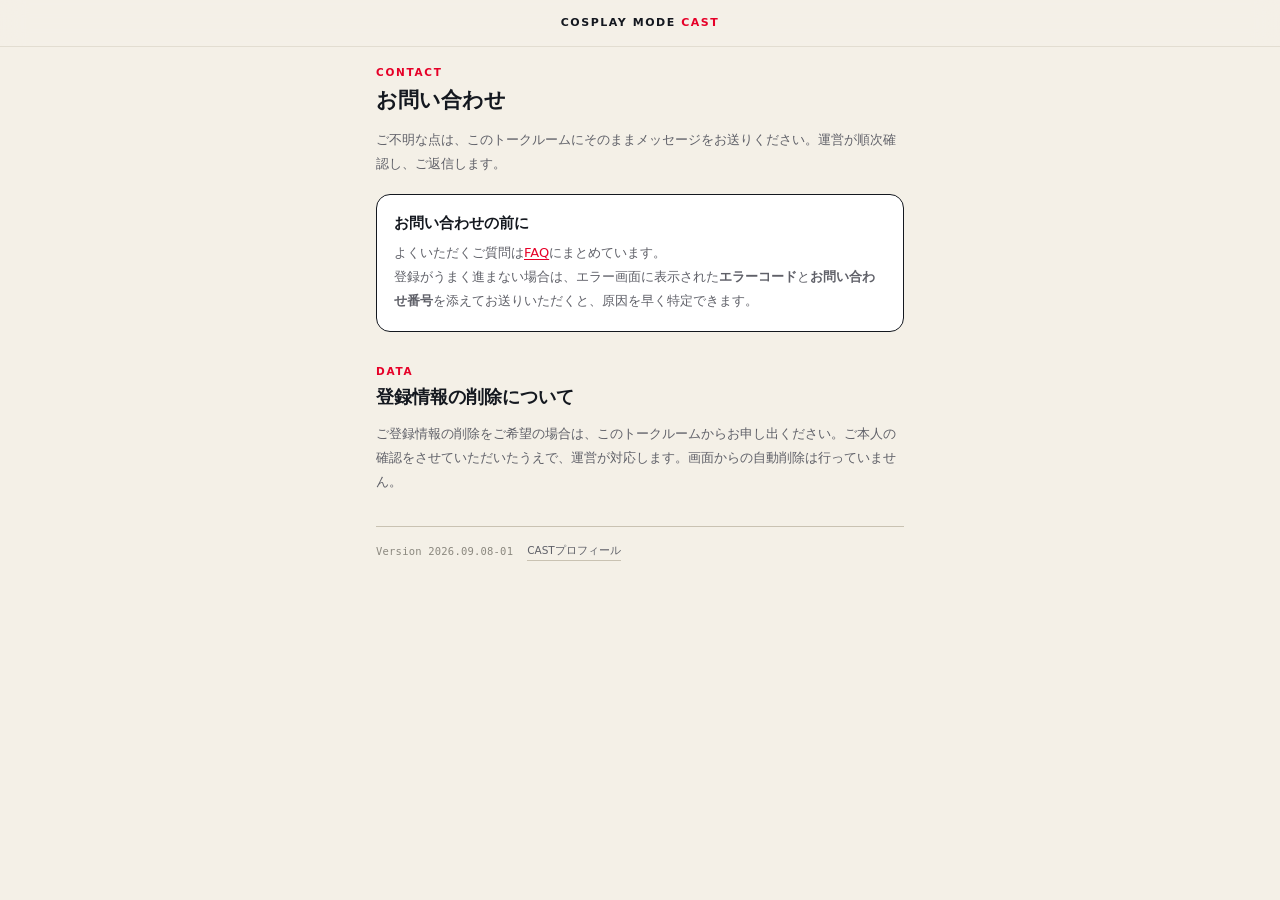
==== commit 4bf7305e: "chore: 版数を 2026.09.08-01 へ（連携用IDの形式変更） Co-Authored-By: Claude Opus 5 <noreply@anthropic.com>" ====
--- a/contact/index.html
+++ b/contact/index.html
@@ -7,7 +7,7 @@
 <meta name="theme-color" content="#f4f0e7" media="(prefers-color-scheme: light)">
 <meta name="theme-color" content="#12151b" media="(prefers-color-scheme: dark)">
 <title>お問い合わせ｜COSPLAY MODE CAST</title>
-<link rel="stylesheet" href="../assets/app.css?v=2026.09.06-02">
+<link rel="stylesheet" href="../assets/app.css?v=2026.09.08-01">
 </head>
 <body>
 <header class="topbar"><div class="topbar-inner">
@@ -31,7 +31,7 @@
 </footer>
 </div>
 <script src="https://static.line-scdn.net/liff/edge/2/sdk.js"></script>
-<script src="../assets/config.js?v=2026.09.06-02"></script>
-<script src="../assets/app.js?v=2026.09.06-02"></script>
+<script src="../assets/config.js?v=2026.09.08-01"></script>
+<script src="../assets/app.js?v=2026.09.08-01"></script>
 </body>
 </html>
--- a/assets/app.css
+++ b/assets/app.css
@@ -606,6 +606,8 @@
   color: var(--ink-sub);
 }
 .accordion .acc-body p { margin: 0; }
+/* 回答が複数段落になるものがあるので、続く段落に余白を入れる */
+.accordion .acc-body p + p { margin-top: 11px; }
 
 /* ===== 12. 空・読み込み中 ===== */
 
